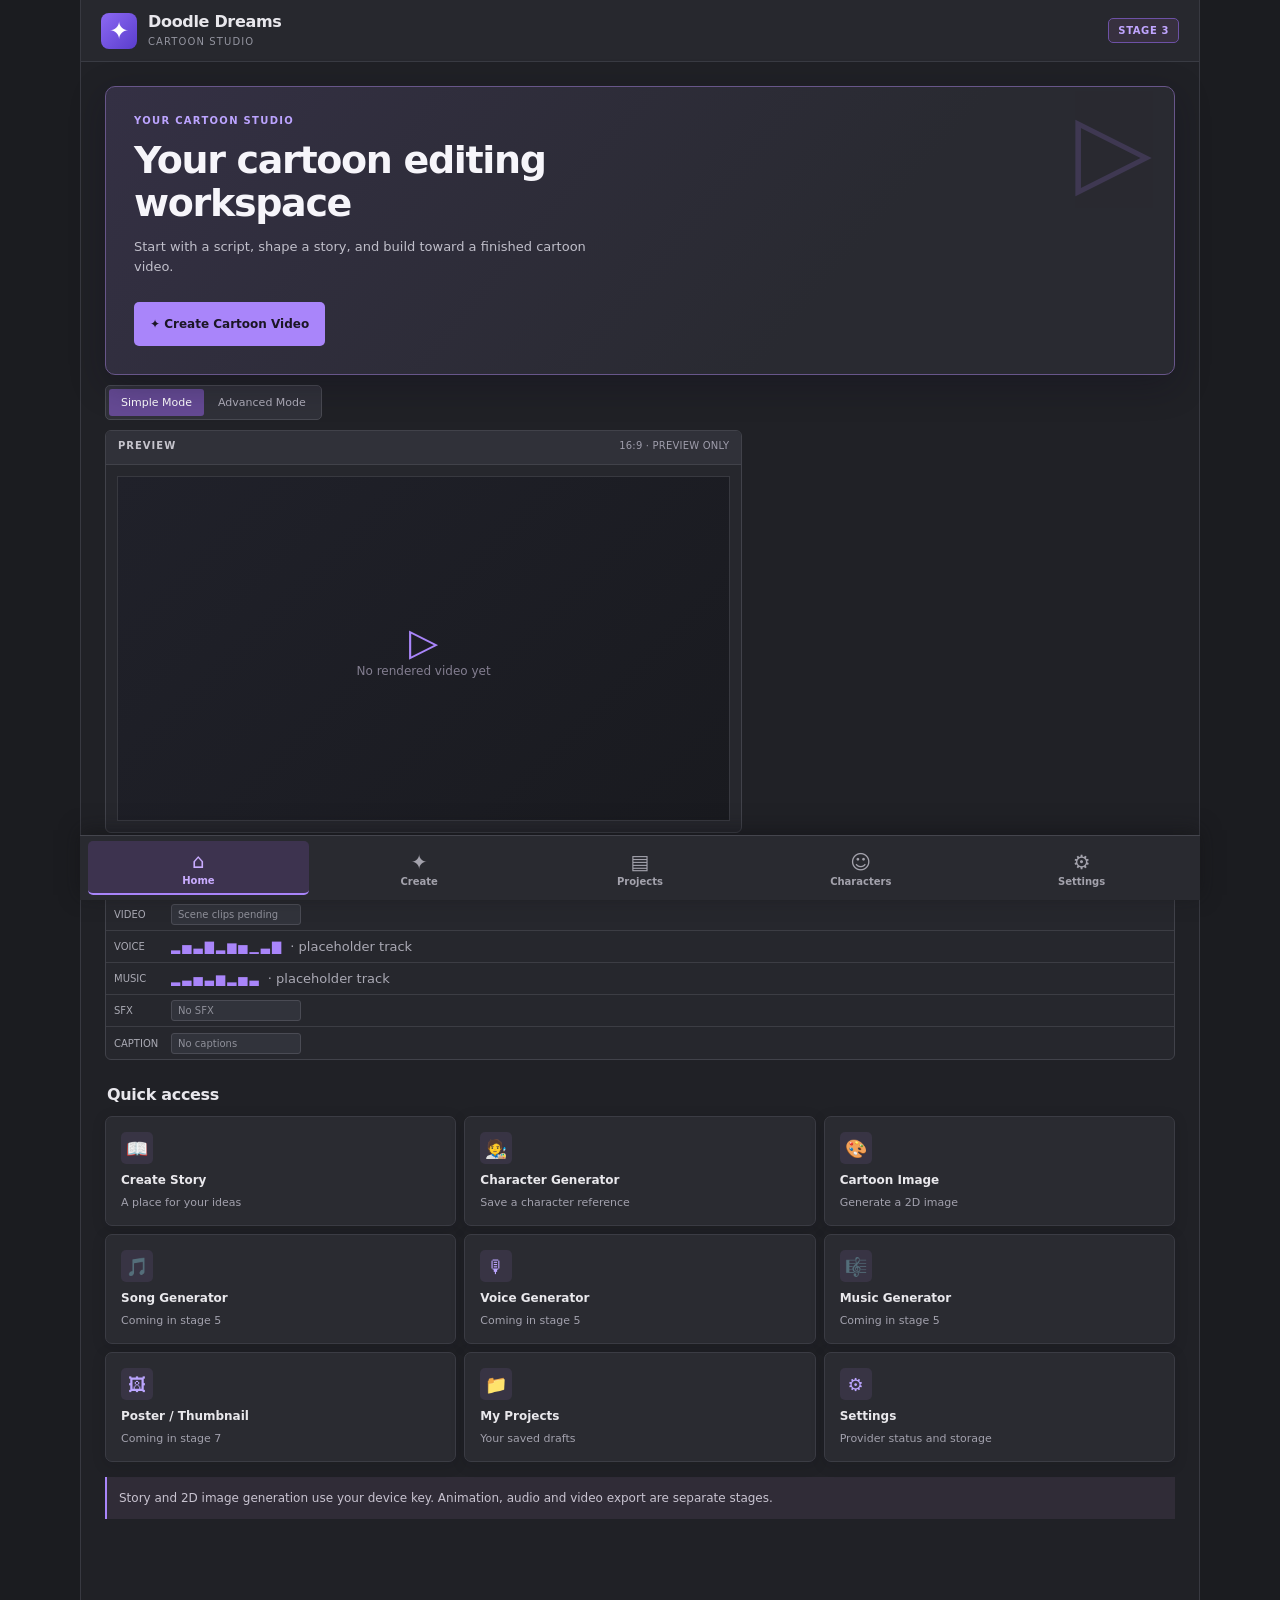
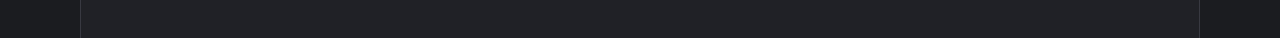
==== index.html @ 24c9616d "Update app.js version to 10 Updated the app.js script version in the HTML file." ====
<!doctype html>
<html lang="en"><head><meta charset="utf-8"><meta name="viewport" content="width=device-width, initial-scale=1, viewport-fit=cover"><meta name="theme-color" content="#27282e"><meta name="description" content="Doodle Dreams: your cartoon creation studio"><link rel="manifest" href="manifest.json"><link rel="icon" href="editor-icon-192.png"><link rel="apple-touch-icon" href="editor-icon-192.png"><link rel="stylesheet" href="styles.css?v=9"><title>Doodle Dreams</title></head><body>
<div class="shell"><header class="top"><span class="brand-icon" aria-hidden="true">✦</span><div><strong>Doodle Dreams</strong><small>Cartoon studio</small></div><span class="tag">Stage 3</span></header><main id="main" tabindex="-1"></main><nav class="bottom" aria-label="Main navigation"><button data-route="home">⌂<span>Home</span></button><button data-route="create">✦<span>Create</span></button><button data-route="projects">▤<span>Projects</span></button><button data-route="characters">☺<span>Characters</span></button><button data-route="settings">⚙<span>Settings</span></button></nav></div><div id="toast" role="status" aria-live="polite"></div><script type="module" src="app.js?v=10"></script></body></html>
---- styles.css ----
:root{font-family:Inter,ui-sans-serif,system-ui,-apple-system,'Segoe UI',sans-serif;color:#e8e7ec;background:#1b1c20;color-scheme:dark}*{box-sizing:border-box}body{margin:0}button,input,textarea,select{font:inherit}button{cursor:pointer}button:disabled{cursor:not-allowed;opacity:.55}.shell{max-width:1120px;min-height:100dvh;margin:auto;background:#202126;padding-bottom:calc(80px + env(safe-area-inset-bottom));border-left:1px solid #383941;border-right:1px solid #383941}.top{height:62px;display:flex;align-items:center;gap:11px;padding:10px 20px;border-bottom:1px solid #393b43;background:#27282e}.top strong{display:block;font-size:16px;line-height:1;letter-spacing:-.02em}.top small{display:block;color:#93949f;font-size:10px;letter-spacing:.11em;text-transform:uppercase;margin-top:6px}.brand-icon{height:36px;width:36px;border-radius:8px;background:linear-gradient(135deg,#8c69f3,#5a3dcc);color:white;display:grid;place-items:center;font-size:24px}.tag{margin-left:auto;background:#37303f;color:#c0a5ff;border:1px solid #6d51a6;border-radius:5px;padding:6px 9px;font-size:10px;font-weight:700;letter-spacing:.06em;text-transform:uppercase}main{padding:18px 18px 30px}.hero{background:linear-gradient(130deg,#343044,#292a31 68%);border:1px solid #68568a;border-radius:10px;color:#f6f5fa;padding:24px;box-shadow:0 10px 35px #100d1e55;position:relative;overflow:hidden}.hero:after{content:'▷';position:absolute;right:22px;top:4px;font-size:100px;color:#a985fa;opacity:.17}.eyebrow,.panel-label{text-transform:uppercase;letter-spacing:.13em;font-size:10px;font-weight:800;color:#aaaab8}.hero .eyebrow{color:#bca4ff}.hero h1{font-size:29px;line-height:1.12;letter-spacing:-.035em;margin:13px 0;max-width:500px}.hero p{font-size:13px;line-height:1.55;max-width:460px;color:#c0bfca}.hero button{margin-top:12px}.section-title{margin:25px 2px 12px;font-size:16px;letter-spacing:-.02em}.grid{display:grid;grid-template-columns:repeat(2,minmax(0,1fr));gap:8px}.card,.panel{border:1px solid #3b3c44;background:#2a2b31;border-radius:7px;box-shadow:0 3px 14px #11111425}.card{padding:15px}.tool{min-height:100px;text-align:left;width:100%;color:#e9e8ec;transition:border-color .18s,background .18s}.tool:hover,.tool:focus-visible{border-color:#a688ef;background:#303039}.tool b{display:block;margin:9px 0 4px;font-size:12px}.tool small{color:#a2a1ad;font-size:11px}.emoji{height:32px;width:32px;border-radius:5px;display:grid;place-items:center;font-size:18px;background:#383444;color:#bba5ff}.bottom{position:fixed;bottom:0;left:50%;transform:translateX(-50%);width:min(100%,1120px);height:calc(65px + env(safe-area-inset-bottom));padding:5px 8px calc(5px + env(safe-area-inset-bottom));display:grid;grid-template-columns:repeat(5,1fr);background:#292a30;border-top:1px solid #44454d;box-shadow:0 -5px 18px #11111480;z-index:20}.bottom button{background:none;border:0;border-radius:5px;font-size:20px;color:#a3a2ac;display:flex;flex-direction:column;align-items:center;justify-content:center;gap:2px}.bottom span{font-size:10px;font-weight:600}.bottom .active{background:#3d334f;color:#c9acff;border-bottom:2px solid #a985fa}h1.page{font-size:26px;letter-spacing:-.04em;margin:8px 0}.muted{color:#aaa9b4;font-size:13px;line-height:1.55}.panel{padding:16px;margin:12px 0}.panel h2{font-size:16px}.field{display:block;margin:14px 0}.field span{display:block;font-size:11px;font-weight:700;margin-bottom:6px;color:#bbbbc6;letter-spacing:.045em}.field input,.field textarea,.field select{width:100%;border:1px solid #51515c;border-radius:5px;padding:11px 12px;background:#1e1f24;color:#f1f0f4;outline-color:#a985fa}.field textarea{resize:vertical;min-height:105px}.field input:focus,.field textarea:focus,.field select:focus{border-color:#a985fa}.row{display:flex;gap:8px;flex-wrap:wrap}.row>*{flex:1}.primary,.secondary,.danger,.hero button{border:1px solid transparent;border-radius:5px;padding:11px 15px;min-height:44px;font-weight:700;font-size:12px}.primary{background:#a985fa;color:#1b1625}.primary:hover{background:#c3adff;box-shadow:0 0 15px #a985fa45}.secondary{background:#373740;border-color:#585760;color:#e2dfeb}.secondary:hover{border-color:#a985fa}.danger{background:#3a292e;color:#ffafa9}.item{display:flex;gap:12px;align-items:center;padding:14px 0;border-bottom:1px solid #3d3d47}.item:last-child{border-bottom:0}.item-info{flex:1;min-width:0}.item-info b,.item-info small{display:block;overflow-wrap:anywhere}.item-info small{color:#a2a1aa;margin-top:4px;font-size:11px}.empty{text-align:center;padding:35px 18px}.empty .emoji{margin:auto;height:56px;width:56px;font-size:30px}.badge{display:inline-block;padding:5px 8px;border-radius:4px;background:#3e334a;color:#c6a8ff;font-size:10px;font-weight:700;text-transform:uppercase}.note{background:#302c37;border-left:2px solid #a985fa;padding:12px;font-size:12px;line-height:1.5;margin:15px 0;color:#c8c3d0}.steps{display:flex;overflow:auto;gap:5px;padding:8px 0}.step{white-space:nowrap;background:#32333b;border:1px solid #43444d;border-radius:4px;padding:8px 11px;font-size:11px;color:#a9a9b3}.step.current{background:#493a69;border-color:#a985fa;color:white}#toast{position:fixed;left:50%;bottom:calc(78px + env(safe-area-inset-bottom));transform:translateX(-50%);background:#443557;color:white;border:1px solid #a985fa;border-radius:5px;padding:10px 15px;z-index:30;max-width:90%;display:none}.workspace{display:grid;gap:8px;margin-top:12px}.dock{background:#26272d;border:1px solid #41424a;border-radius:6px;overflow:hidden}.dock-head{background:#303139;border-bottom:1px solid #41424a;padding:9px 12px;font-size:10px;letter-spacing:.1em;color:#c5c4cc;font-weight:750;text-transform:uppercase;display:flex;justify-content:space-between}.dock-body{padding:11px}.preview-screen{aspect-ratio:16/9;background:linear-gradient(135deg,#20212a,#191a1f);border:1px solid #383940;display:grid;place-items:center;color:#837e90;font-size:12px}.preview-screen .play{color:#a985fa;font-size:38px;display:block;text-align:center}.timeline{overflow-x:auto}.ruler{height:23px;color:#777985;font-size:10px;letter-spacing:.05em;border-bottom:1px solid #42434a;display:flex;justify-content:space-between;min-width:410px;padding:4px 9px}.track{height:32px;display:flex;align-items:center;gap:7px;border-bottom:1px solid #3c3d44;min-width:410px;padding:4px 8px}.track:last-child{border:0}.track-name{flex:0 0 50px;font-size:10px;color:#aaaab4}.clip{height:21px;border-radius:3px;background:#513e7a;border:1px solid #9775e0;width:130px;font-size:10px;line-height:19px;padding:0 6px;color:#efe9ff}.clip.ghost{background:#31333b;border-color:#4a4b54;color:#8f909a}.wave{color:#a985fa;letter-spacing:2px;font-size:12px;overflow:hidden;white-space:nowrap}.studio-grid{display:grid;gap:8px}.mode-control{display:inline-flex;gap:2px;background:#303139;padding:3px;border-radius:5px;border:1px solid #494a52;margin:10px 0}.mode-control button{border:0;background:transparent;color:#b0aeba;padding:7px 12px;border-radius:3px;font-size:11px}.mode-control button.selected{background:#654a94;color:white}.simple-hide{display:none}.studio-grid.advanced .simple-hide{display:block}@media(min-width:740px){main{padding:24px}.grid{grid-template-columns:repeat(3,1fr)}.hero{padding:28px}.hero h1{font-size:38px}.studio-grid{grid-template-columns:1.5fr 1fr}.studio-grid .timeline-dock{grid-column:1 / -1}}
.timeline-dock .dock-head{gap:8px;align-items:center}.timeline-dock .dock-head span{font-size:9px;text-align:right;letter-spacing:.025em;line-height:1.3}.dock-head{min-height:34px}.dock-head span{font-weight:500;color:#9e9dab;letter-spacing:.02em}

.key-status{border:1px solid #5a5369;background:#36313f;color:#e2dded;padding:10px 12px;min-height:40px;font-size:12px;line-height:1.5;margin:12px 0 0;border-radius:5px}.key-status.success{border-color:#679c8a;color:#b8ecd4;background:#23352e}.key-status.error{border-color:#be6e70;color:#ffd0d1;background:#3b292e}

.image-gallery{display:grid;grid-template-columns:repeat(auto-fit,minmax(220px,1fr));gap:10px}.image-gallery figure{margin:0}.image-gallery img,.generated-image{display:block;width:100%;height:auto;max-height:520px;object-fit:contain;background:#17181d;border:1px solid #444650;border-radius:4px}.image-gallery figcaption{margin:9px 0;color:#dedbe5;font-size:12px;overflow-wrap:anywhere}.image-gallery small{display:block;color:#9f9da9;margin-bottom:10px}
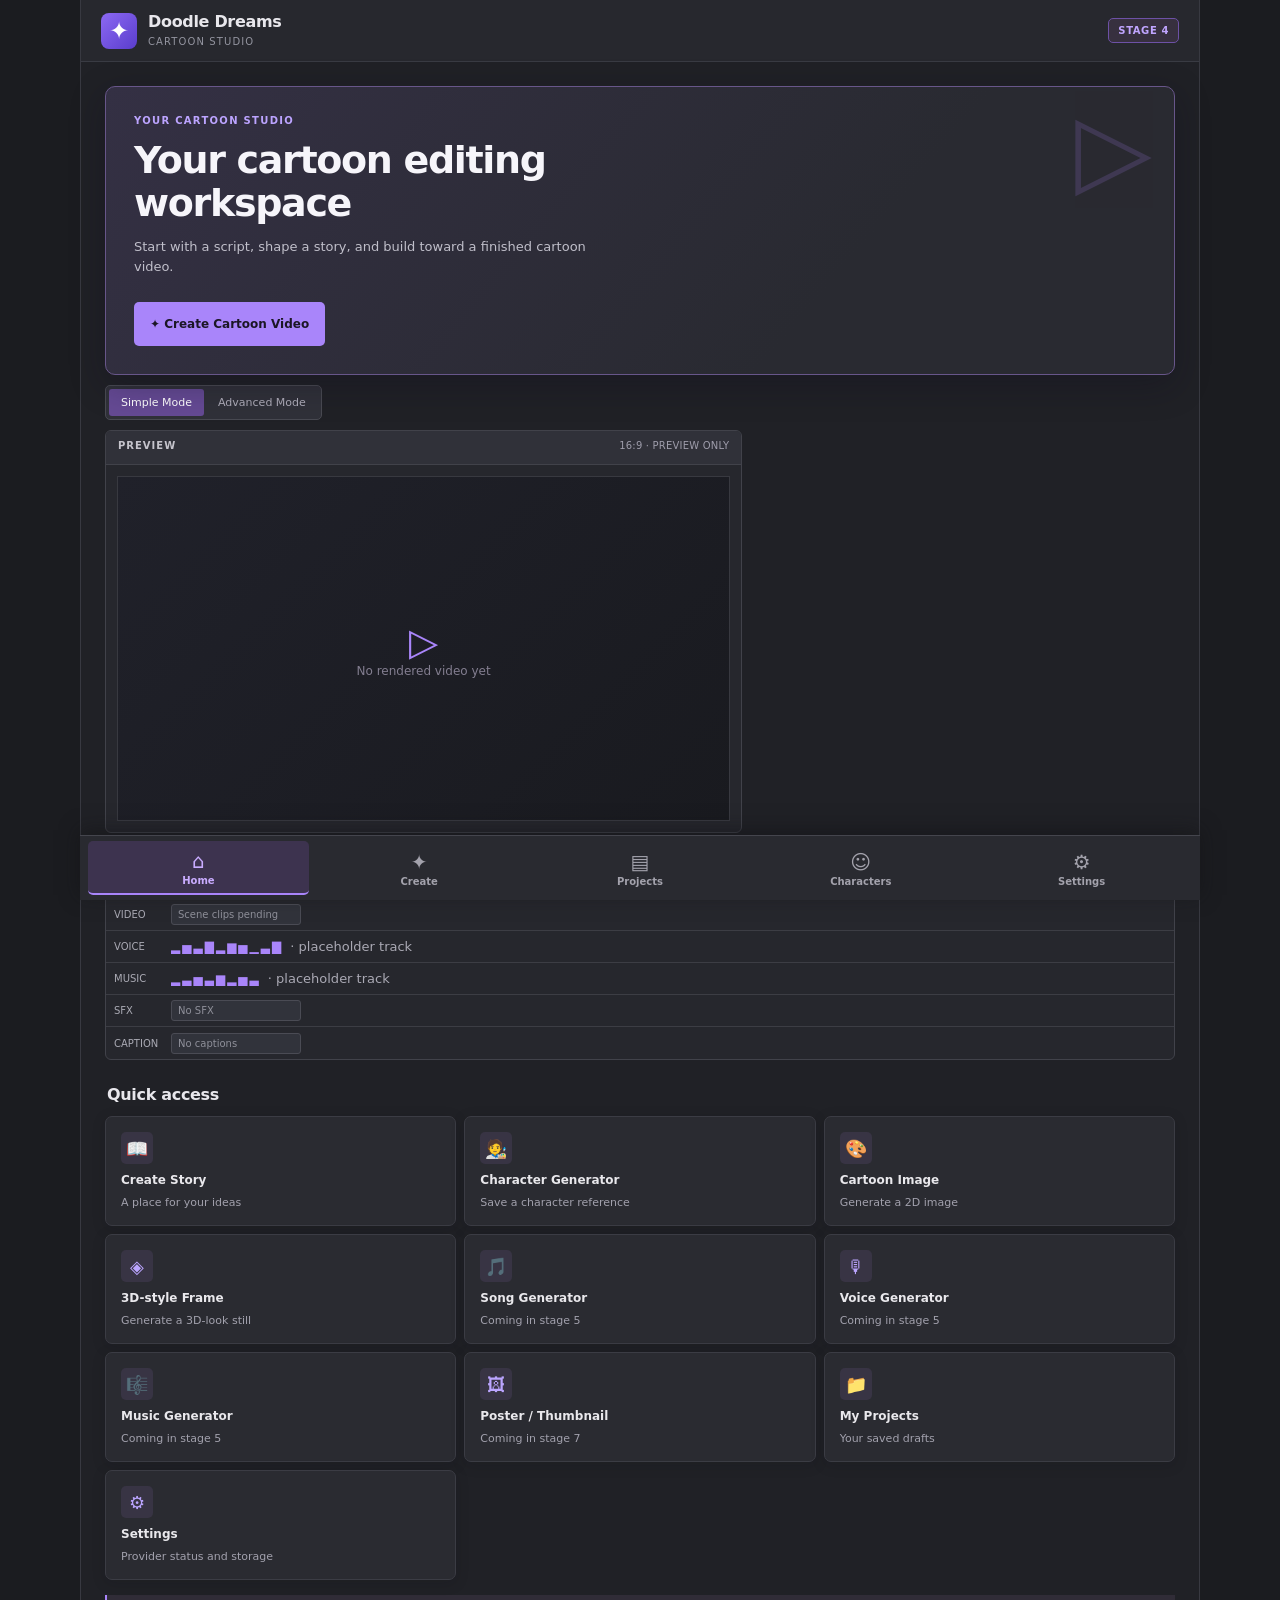
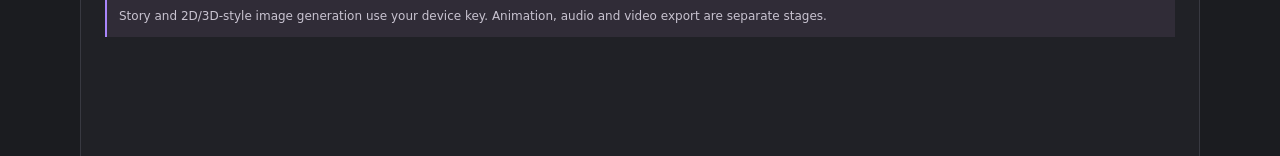
==== commit 35788fe9: "Add 3D-style frame workspace and clear image quota errors" ====
--- a/index.html
+++ b/index.html
@@ -1,3 +1,3 @@
 <!doctype html>
 <html lang="en"><head><meta charset="utf-8"><meta name="viewport" content="width=device-width, initial-scale=1, viewport-fit=cover"><meta name="theme-color" content="#27282e"><meta name="description" content="Doodle Dreams: your cartoon creation studio"><link rel="manifest" href="manifest.json"><link rel="icon" href="editor-icon-192.png"><link rel="apple-touch-icon" href="editor-icon-192.png"><link rel="stylesheet" href="styles.css?v=9"><title>Doodle Dreams</title></head><body>
-<div class="shell"><header class="top"><span class="brand-icon" aria-hidden="true">✦</span><div><strong>Doodle Dreams</strong><small>Cartoon studio</small></div><span class="tag">Stage 3</span></header><main id="main" tabindex="-1"></main><nav class="bottom" aria-label="Main navigation"><button data-route="home">⌂<span>Home</span></button><button data-route="create">✦<span>Create</span></button><button data-route="projects">▤<span>Projects</span></button><button data-route="characters">☺<span>Characters</span></button><button data-route="settings">⚙<span>Settings</span></button></nav></div><div id="toast" role="status" aria-live="polite"></div><script type="module" src="app.js?v=10"></script></body></html>
+<div class="shell"><header class="top"><span class="brand-icon" aria-hidden="true">✦</span><div><strong>Doodle Dreams</strong><small>Cartoon studio</small></div><span class="tag">Stage 4</span></header><main id="main" tabindex="-1"></main><nav class="bottom" aria-label="Main navigation"><button data-route="home">⌂<span>Home</span></button><button data-route="create">✦<span>Create</span></button><button data-route="projects">▤<span>Projects</span></button><button data-route="characters">☺<span>Characters</span></button><button data-route="settings">⚙<span>Settings</span></button></nav></div><div id="toast" role="status" aria-live="polite"></div><script type="module" src="app.js?v=11"></script></body></html>
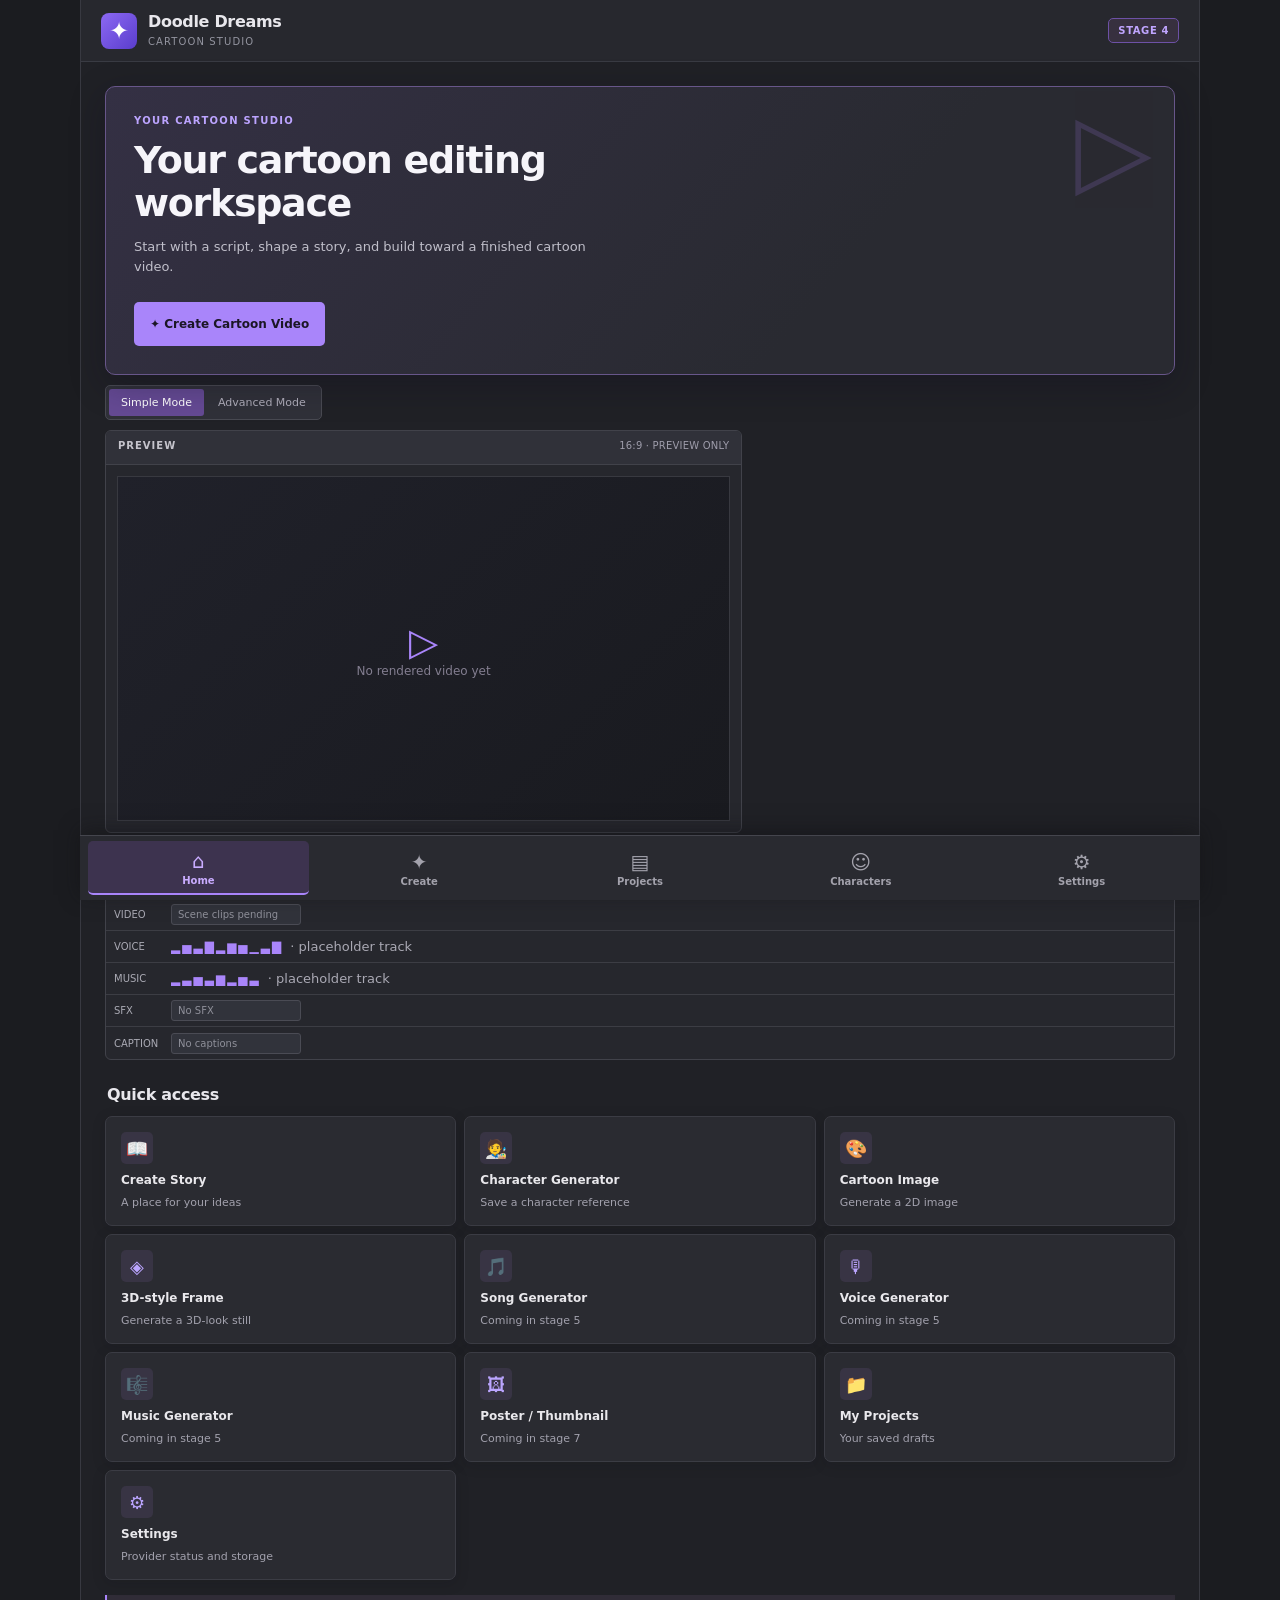
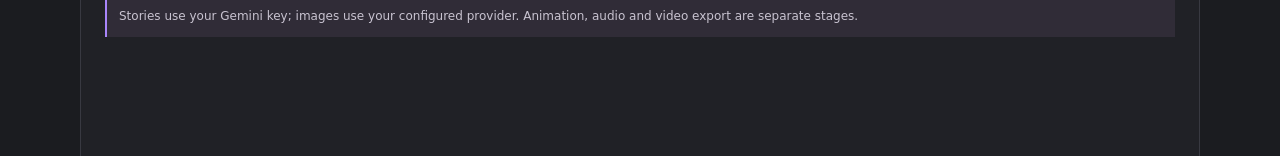
==== commit 0c54d1fc: "Update script version and HTML structure Updated the script version and ensured proper HTML structur" ====
--- a/index.html
+++ b/index.html
@@ -1,3 +1,3 @@
 <!doctype html>
 <html lang="en"><head><meta charset="utf-8"><meta name="viewport" content="width=device-width, initial-scale=1, viewport-fit=cover"><meta name="theme-color" content="#27282e"><meta name="description" content="Doodle Dreams: your cartoon creation studio"><link rel="manifest" href="manifest.json"><link rel="icon" href="editor-icon-192.png"><link rel="apple-touch-icon" href="editor-icon-192.png"><link rel="stylesheet" href="styles.css?v=9"><title>Doodle Dreams</title></head><body>
-<div class="shell"><header class="top"><span class="brand-icon" aria-hidden="true">✦</span><div><strong>Doodle Dreams</strong><small>Cartoon studio</small></div><span class="tag">Stage 4</span></header><main id="main" tabindex="-1"></main><nav class="bottom" aria-label="Main navigation"><button data-route="home">⌂<span>Home</span></button><button data-route="create">✦<span>Create</span></button><button data-route="projects">▤<span>Projects</span></button><button data-route="characters">☺<span>Characters</span></button><button data-route="settings">⚙<span>Settings</span></button></nav></div><div id="toast" role="status" aria-live="polite"></div><script type="module" src="app.js?v=11"></script></body></html>
+<div class="shell"><header class="top"><span class="brand-icon" aria-hidden="true">✦</span><div><strong>Doodle Dreams</strong><small>Cartoon studio</small></div><span class="tag">Stage 4</span></header><main id="main" tabindex="-1"></main><nav class="bottom" aria-label="Main navigation"><button data-route="home">⌂<span>Home</span></button><button data-route="create">✦<span>Create</span></button><button data-route="projects">▤<span>Projects</span></button><button data-route="characters">☺<span>Characters</span></button><button data-route="settings">⚙<span>Settings</span></button></nav></div><div id="toast" role="status" aria-live="polite"></div><script type="module" src="app.js?v=12"></script></body></html>
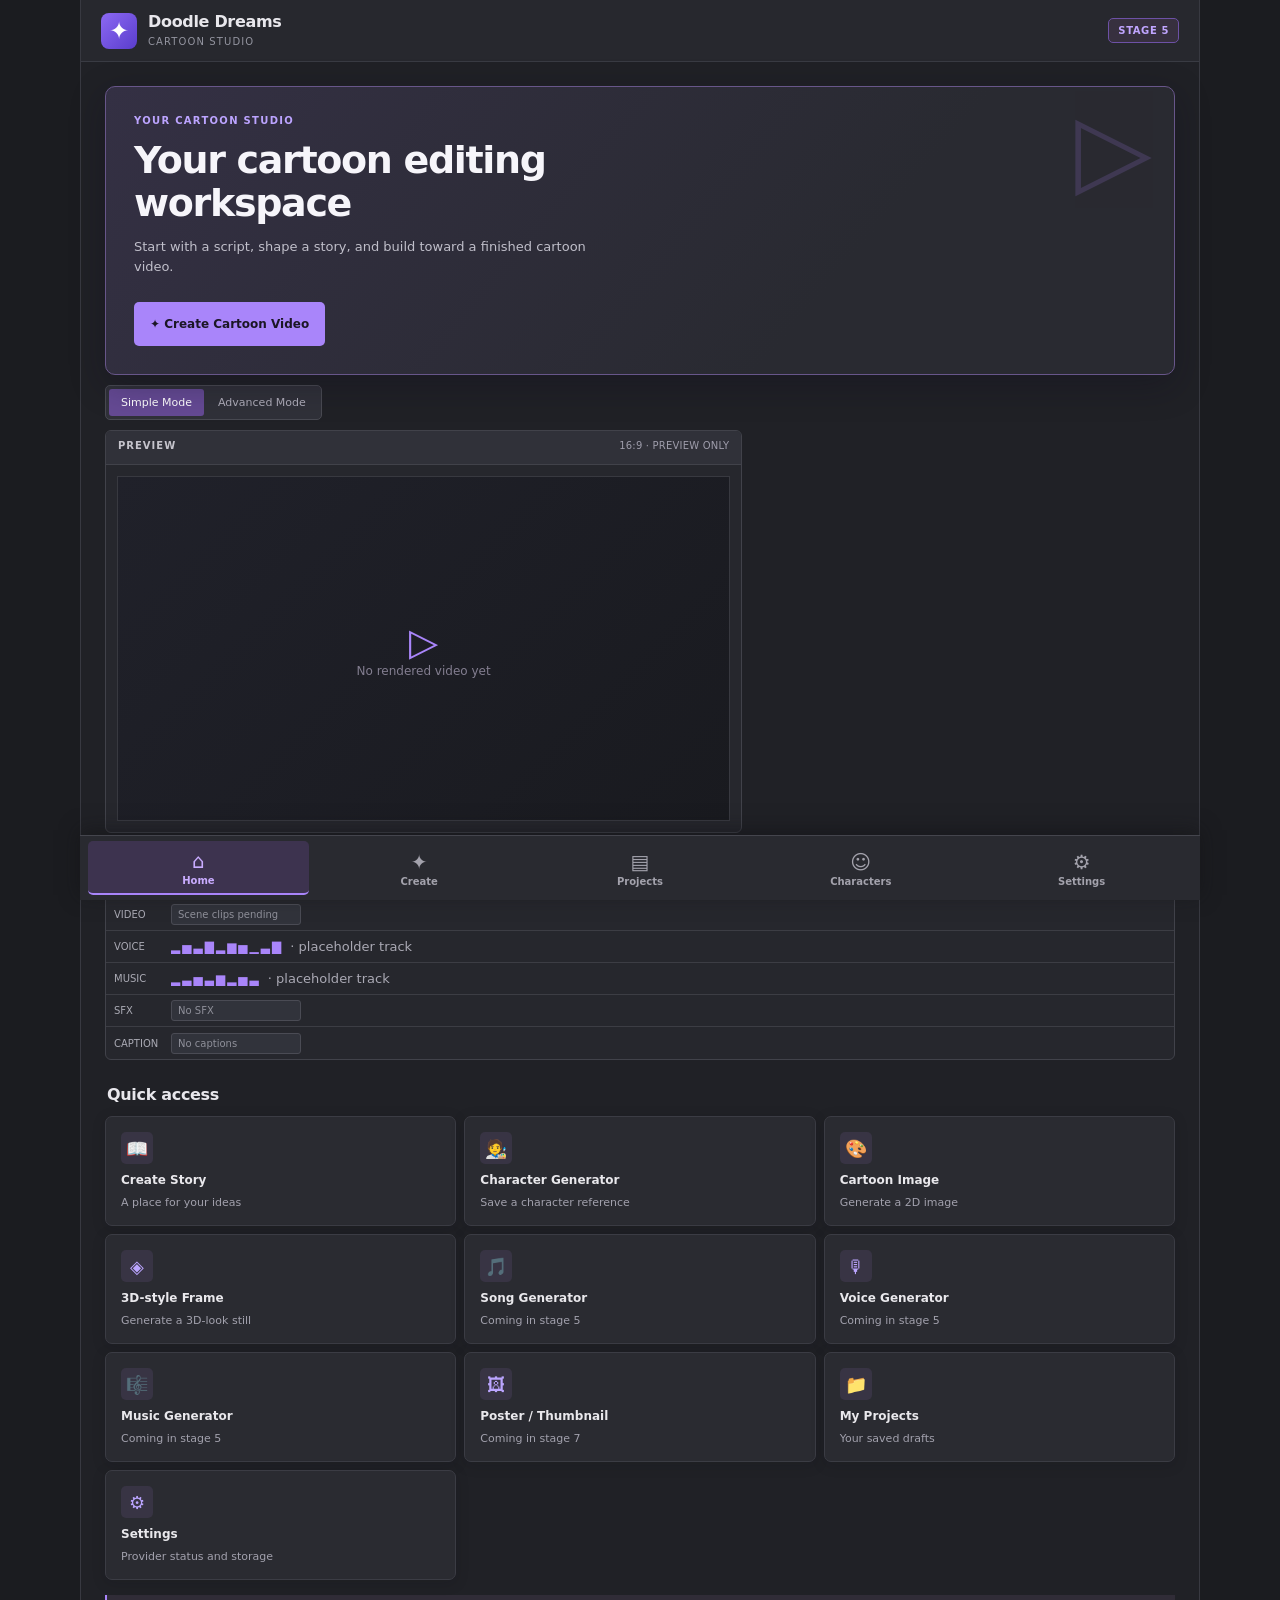
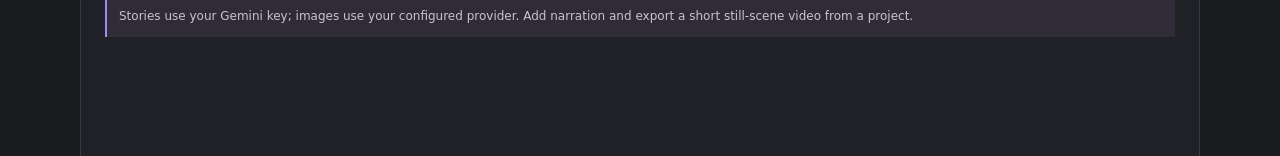
==== commit 98b15f26: "Connect AI narration and scene video editor" ====
--- a/index.html
+++ b/index.html
@@ -1,3 +1,3 @@
 <!doctype html>
 <html lang="en"><head><meta charset="utf-8"><meta name="viewport" content="width=device-width, initial-scale=1, viewport-fit=cover"><meta name="theme-color" content="#27282e"><meta name="description" content="Doodle Dreams: your cartoon creation studio"><link rel="manifest" href="manifest.json"><link rel="icon" href="editor-icon-192.png"><link rel="apple-touch-icon" href="editor-icon-192.png"><link rel="stylesheet" href="styles.css?v=9"><title>Doodle Dreams</title></head><body>
-<div class="shell"><header class="top"><span class="brand-icon" aria-hidden="true">✦</span><div><strong>Doodle Dreams</strong><small>Cartoon studio</small></div><span class="tag">Stage 4</span></header><main id="main" tabindex="-1"></main><nav class="bottom" aria-label="Main navigation"><button data-route="home">⌂<span>Home</span></button><button data-route="create">✦<span>Create</span></button><button data-route="projects">▤<span>Projects</span></button><button data-route="characters">☺<span>Characters</span></button><button data-route="settings">⚙<span>Settings</span></button></nav></div><div id="toast" role="status" aria-live="polite"></div><script type="module" src="app.js?v=12"></script></body></html>
+<div class="shell"><header class="top"><span class="brand-icon" aria-hidden="true">✦</span><div><strong>Doodle Dreams</strong><small>Cartoon studio</small></div><span class="tag">Stage 5</span></header><main id="main" tabindex="-1"></main><nav class="bottom" aria-label="Main navigation"><button data-route="home">⌂<span>Home</span></button><button data-route="create">✦<span>Create</span></button><button data-route="projects">▤<span>Projects</span></button><button data-route="characters">☺<span>Characters</span></button><button data-route="settings">⚙<span>Settings</span></button></nav></div><div id="toast" role="status" aria-live="polite"></div><script type="module" src="app.js?v=13"></script></body></html>
